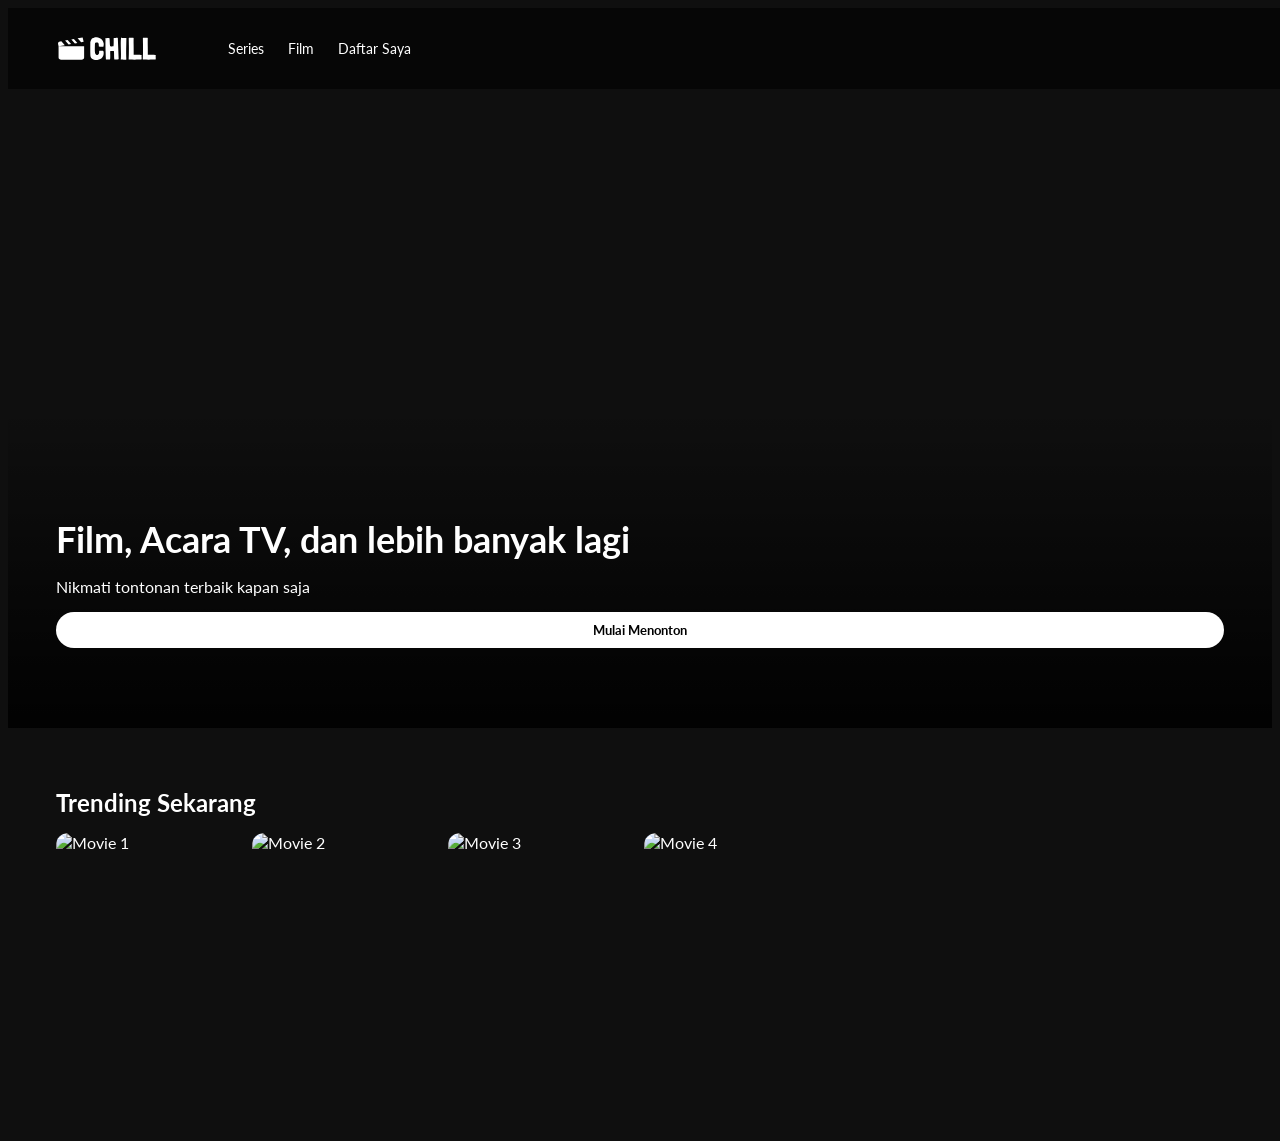
==== beranda.html @ b0804a45 "some beranda.html and style" ====
<!DOCTYPE html>
<html lang="en">
  <head>
    <meta charset="UTF-8" />
    <meta name="viewport" content="width=device-width, initial-scale=1.0" />
    <title>Beranda</title>

    <!-- FONT (same as login & register) -->
    <link rel="preconnect" href="https://fonts.googleapis.com" />
    <link rel="preconnect" href="https://fonts.gstatic.com" crossorigin />
    <link
      href="https://fonts.googleapis.com/css2?family=Lato:wght@300;400;700;900&display=swap"
      rel="stylesheet"
    />

    <!-- MAIN CSS -->
    <link rel="stylesheet" href="./assets/css/style.css" />
  </head>

  <body class="home-bg">
    <!-- NAVBAR -->
    <nav class="navbar">
      <div class="nav-left">
        <img src="./assets/svg/chill-logo.svg" alt="Chill Logo" class="nav-logo" />
        <ul class="nav-menu">
          <li>Series</li>
          <li>Film</li>
          <li>Daftar Saya</li>
        </ul>
      </div>

      <div class="nav-right">
        <img src="./assets/images/profile.png" alt="Profile" class="profile-img" />
      </div>
    </nav>

    <!-- HERO -->
    <section class="hero">
      <div class="hero-overlay">
        <h1>Film, Acara TV, dan lebih banyak lagi</h1>
        <p>Nikmati tontonan terbaik kapan saja</p>
        <button class="hero-btn">Mulai Menonton</button>
      </div>
    </section>

    <!-- CONTENT -->
    <main class="content">
      <!-- ROW -->
      <section class="movie-row">
        <h2>Trending Sekarang</h2>

        <div class="movie-list">
          <!-- CARD -->
          <div class="movie-card">
            <img src="./assets/images/movie1.png" alt="Movie 1" />
            <div class="movie-hover">
              <h3>Judul Film</h3>
              <p>2024 • Action</p>
              <button>▶ Play</button>
            </div>
          </div>

          <div class="movie-card">
            <img src="./assets/images/movie2.png" alt="Movie 2" />
            <div class="movie-hover">
              <h3>Judul Film</h3>
              <p>2023 • Drama</p>
              <button>▶ Play</button>
            </div>
          </div>

          <div class="movie-card">
            <img src="./assets/images/movie3.png" alt="Movie 3" />
            <div class="movie-hover">
              <h3>Judul Film</h3>
              <p>2022 • Thriller</p>
              <button>▶ Play</button>
            </div>
          </div>

          <div class="movie-card">
            <img src="./assets/images/movie4.png" alt="Movie 4" />
            <div class="movie-hover">
              <h3>Judul Film</h3>
              <p>2024 • Sci-Fi</p>
              <button>▶ Play</button>
            </div>
          </div>
        </div>
      </section>
    </main>
  </body>
</html>
---- assets/css/style.css ----
/* buat login.html dan register.html */

.login-bg {
  min-height: 100vh;
  background: url("../images/bg_login.jpg") no-repeat center center/cover;
  display: flex;
  justify-content: center;
  align-items: center;
  font-family: "Lato", sans-serif;
}

.register-bg {
  min-height: 100vh;
  background: url("../images/bg_register.avif") no-repeat center center/cover;
  display: flex;
  justify-content: center;
  align-items: center;
  font-family: "Lato", sans-serif;
}

.login-card {
  background-color: rgba(24, 26, 28, 0.84);
  width: 360px;
  padding: 40px;
  border-radius: 16px;
  color: #ffffff;
  text-align: center;
}

.gambar-logo {
  width: 140px;
  margin-bottom: 16px;
}

.login-card h1 {
  margin-bottom: 4px;
  font-size: 24px;
}

.login-card p {
  margin-bottom: 20px;
  font-size: 14px;
  color: #dddddd;
}

form {
  text-align: left;
  font-family: "Lato", sans-serif;
}

label {
  display: block;
  margin-bottom: 6px;
  font-size: 13px;
}

input {
  width: 100%;
  padding: 10px;
  margin-bottom: 16px;
  border-radius: 24px;
  background: transparent;
  color: #ffffff;
  border: 1px solid rgba(255, 255, 255, 0.3);
  box-sizing: border-box;
}

.links {
  display: flex;
  justify-content: space-between;
  align-items: center;
  font-size: 12px;
  margin-bottom: 40px;
}

.links a {
  color: #ffffff;
  text-decoration: none;
}

.links p {
  margin: 0;
  cursor: pointer;
  font-size: 12px;
}

button {
  width: 100%;
  padding: 10px;
  border-radius: 24px;
  cursor: pointer;
  font-weight: bold;
  font-family: "Lato", sans-serif;
  border: 1px solid rgba(255, 255, 255, 0.3);
}

button[type="submit"] {
  background-color: #3d4142;
  color: #ffffff;
  font-family: "Lato", sans-serif;
}

.divider {
  text-align: center;
  margin: 10px !important;
  font-size: 12px !important;
  color: gray !important;
}

.google-btn {
  display: flex;
  align-items: center;
  justify-content: center;
  gap: 10px;
  background: transparent;
  color: #ffffff;
  border-radius: 24px;
}

.google-btn img {
  width: 18px;
}

.password-wrapper {
  position: relative;
  width: 100%;
}

.password-wrapper input {
  width: 100%;
  padding: 10px 40px 10px 10px;
  outline: none;
}

.eye-icon {
  position: absolute;
  right: 12px;
  top: 35%;
  transform: translateY(-50%);
  width: 18px;
  height: 18px;
  cursor: pointer;
  opacity: 0.8;
}

.eye-icon:hover {
  opacity: 1;
}

div span {
  color: gray;
}


/* buat beranda.html */

/* =====================
   BERANDA / HOME
===================== */

.home-bg {
  background-color: #0f0f0f;
  color: white;
  font-family: "Lato", sans-serif;
  min-height: 100vh;
}

/* NAVBAR */
.navbar {
  display: flex;
  justify-content: space-between;
  align-items: center;
  padding: 16px 48px;
  background-color: rgba(0, 0, 0, 0.6);
  position: fixed;
  width: 100%;
  z-index: 10;
}

.nav-left {
  display: flex;
  align-items: center;
  gap: 32px;
}

.nav-logo {
  width: 100px;
}

.nav-menu {
  list-style: none;
  display: flex;
  gap: 24px;
}

.nav-menu li {
  cursor: pointer;
  font-size: 14px;
}

.profile-img {
  width: 36px;
  border-radius: 50%;
  cursor: pointer;
}

/* HERO */
.hero {
  height: 80vh;
  background: url("../images/hero-bg.jpg") center/cover no-repeat;
  display: flex;
  align-items: flex-end;
}

.hero-overlay {
  padding: 80px 48px;
  background: linear-gradient(transparent, rgba(0, 0, 0, 0.9));
  width: 100%;
}

.hero h1 {
  font-size: 36px;
  margin-bottom: 8px;
}

.hero p {
  font-size: 16px;
  margin-bottom: 16px;
}

.hero-btn {
  padding: 10px 24px;
  border-radius: 24px;
  border: none;
  background-color: #ffffff;
  color: #000;
  font-weight: bold;
  cursor: pointer;
}

/* CONTENT */
.content {
  padding: 40px 48px;
}

.movie-row h2 {
  margin-bottom: 16px;
}

/* MOVIE LIST */
.movie-list {
  display: flex;
  gap: 16px;
  overflow-x: auto;
}

.movie-card {
  position: relative;
  min-width: 180px;
  height: 260px;
  border-radius: 12px;
  overflow: hidden;
  cursor: pointer;
}

.movie-card img {
  width: 100%;
  height: 100%;
  object-fit: cover;
}

/* HOVER EFFECT */
.movie-hover {
  position: absolute;
  inset: 0;
  background: rgba(0, 0, 0, 0.8);
  opacity: 0;
  display: flex;
  flex-direction: column;
  justify-content: flex-end;
  padding: 12px;
  transition: opacity 0.3s ease;
}

.movie-card:hover .movie-hover {
  opacity: 1;
}

.movie-hover h3 {
  font-size: 14px;
  margin-bottom: 4px;
}

.movie-hover p {
  font-size: 12px;
  color: #ccc;
}

.movie-hover button {
  margin-top: 8px;
  padding: 6px;
  border-radius: 16px;
  border: none;
  font-size: 12px;
  cursor: pointer;
}

/* RESPONSIVE */
@media (max-width: 768px) {
  .navbar {
    padding: 16px 24px;
  }

  .hero h1 {
    font-size: 24px;
  }

  .content {
    padding: 24px;
  }

  .movie-card {
    min-width: 140px;
    height: 200px;
  }
}
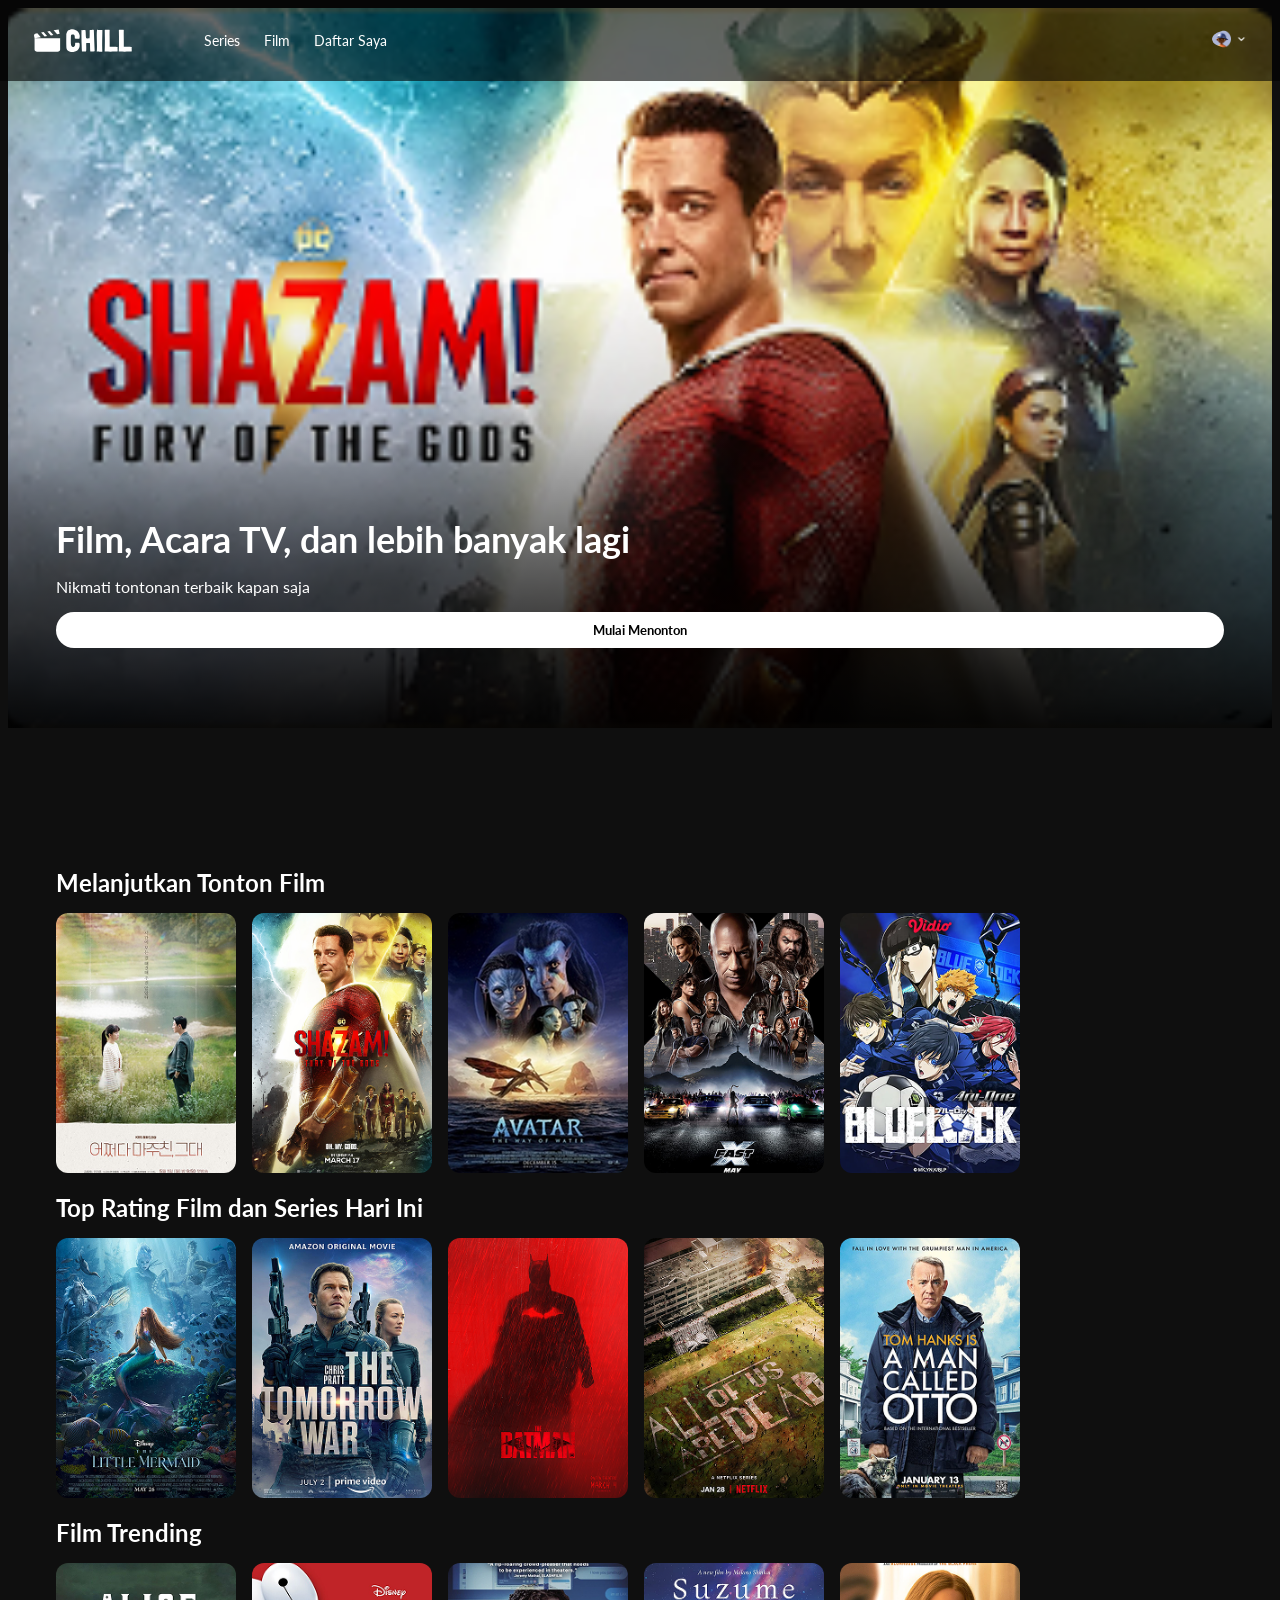
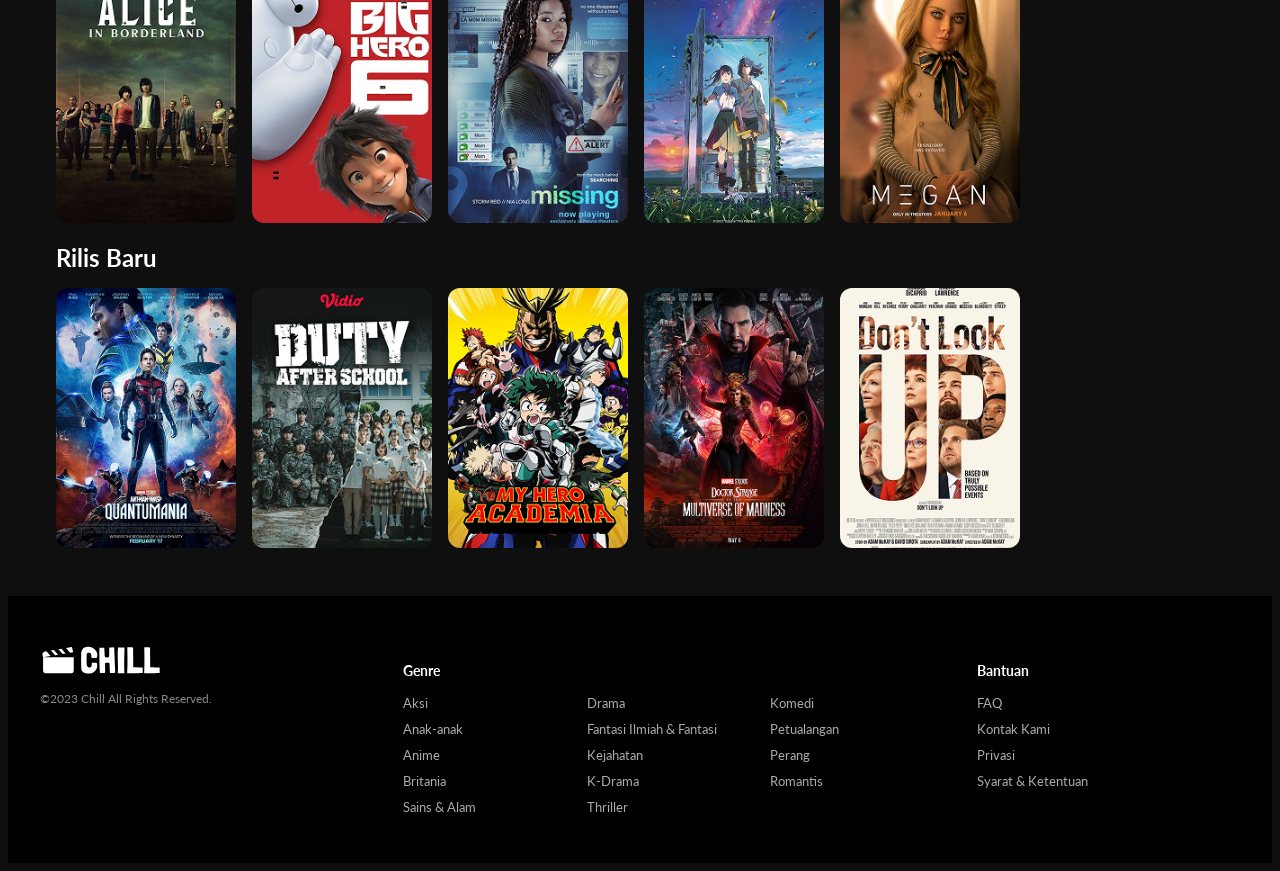
==== commit 2d296ab2: "beranda selesai" ====
--- a/beranda.html
+++ b/beranda.html
@@ -21,7 +21,11 @@
     <!-- NAVBAR -->
     <nav class="navbar">
       <div class="nav-left">
-        <img src="./assets/svg/chill-logo.svg" alt="Chill Logo" class="nav-logo" />
+        <img
+          src="./assets/svg/chill-logo.svg"
+          alt="Chill Logo"
+          class="nav-logo"
+        />
         <ul class="nav-menu">
           <li>Series</li>
           <li>Film</li>
@@ -30,7 +34,11 @@
       </div>
 
       <div class="nav-right">
-        <img src="./assets/images/profile.png" alt="Profile" class="profile-img" />
+        <img
+          src="./assets/images/profile.png"
+          alt="Profile"
+          class="profile-img"
+        />
       </div>
     </nav>
 
@@ -45,49 +53,122 @@
 
     <!-- CONTENT -->
     <main class="content">
-      <!-- ROW -->
+      <!-- MELANJUTKAN TONTON -->
+      <section class="movie-row lanjutkan">
+        <h2>Melanjutkan Tonton Film</h2>
+        <div class="movie-list">
+          <div class="movie-card"><img src="./assets/images/movie1.png" /></div>
+          <div class="movie-card"><img src="./assets/images/movie2.png" /></div>
+          <div class="movie-card"><img src="./assets/images/movie3.png" /></div>
+          <div class="movie-card"><img src="./assets/images/movie4.png" /></div>
+          <div class="movie-card"><img src="./assets/images/movie5.png" /></div>
+        </div>
+      </section>
+
+      <!-- TOP RATING -->
       <section class="movie-row">
-        <h2>Trending Sekarang</h2>
+        <h2>Top Rating Film dan Series Hari Ini</h2>
+        <div class="movie-list">
+          <div class="movie-card"><img src="./assets/images/movie6.png" /></div>
+          <div class="movie-card"><img src="./assets/images/movie7.png" /></div>
+          <div class="movie-card"><img src="./assets/images/movie8.png" /></div>
+          <div class="movie-card"><img src="./assets/images/movie9.png" /></div>
+          <div class="movie-card">
+            <img src="./assets/images/movie10.png" />
+          </div>
+        </div>
+      </section>
 
+      <!-- TRENDING -->
+      <section class="movie-row">
+        <h2>Film Trending</h2>
         <div class="movie-list">
-          <!-- CARD -->
           <div class="movie-card">
-            <img src="./assets/images/movie1.png" alt="Movie 1" />
-            <div class="movie-hover">
-              <h3>Judul Film</h3>
-              <p>2024 • Action</p>
-              <button>▶ Play</button>
-            </div>
+            <img src="./assets/images/movie11.png" />
           </div>
+          <div class="movie-card">
+            <img src="./assets/images/movie12.png" />
+          </div>
+          <div class="movie-card">
+            <img src="./assets/images/movie13.png" />
+          </div>
+          <div class="movie-card">
+            <img src="./assets/images/movie14.png" />
+          </div>
+          <div class="movie-card">
+            <img src="./assets/images/movie15.png" />
+          </div>
+        </div>
+      </section>
 
+      <!-- RILIS BARU -->
+      <section class="movie-row">
+        <h2>Rilis Baru</h2>
+        <div class="movie-list">
           <div class="movie-card">
-            <img src="./assets/images/movie2.png" alt="Movie 2" />
-            <div class="movie-hover">
-              <h3>Judul Film</h3>
-              <p>2023 • Drama</p>
-              <button>▶ Play</button>
-            </div>
+            <img src="./assets/images/movie16.png" />
           </div>
-
           <div class="movie-card">
-            <img src="./assets/images/movie3.png" alt="Movie 3" />
-            <div class="movie-hover">
-              <h3>Judul Film</h3>
-              <p>2022 • Thriller</p>
-              <button>▶ Play</button>
-            </div>
+            <img src="./assets/images/movie17.png" />
           </div>
-
           <div class="movie-card">
-            <img src="./assets/images/movie4.png" alt="Movie 4" />
-            <div class="movie-hover">
-              <h3>Judul Film</h3>
-              <p>2024 • Sci-Fi</p>
-              <button>▶ Play</button>
-            </div>
+            <img src="./assets/images/movie18.png" />
+          </div>
+          <div class="movie-card">
+            <img src="./assets/images/movie19.png" />
+          </div>
+          <div class="movie-card">
+            <img src="./assets/images/movie20.png" />
           </div>
         </div>
       </section>
     </main>
+<footer class="footer">
+  <div class="footer-container">
+    <!-- LEFT -->
+    <div class="footer-brand">
+      <img
+        src="./assets/svg/chill-logo.svg"
+        alt="Chill Logo"
+        class="footer-logo"
+      />
+      <p>©2023 Chill All Rights Reserved.</p>
+    </div>
+
+    <!-- GENRE -->
+    <div class="footer-section">
+      <h4>Genre</h4>
+      <div class="footer-links grid-3">
+        <span>Aksi</span>
+        <span>Drama</span>
+        <span>Komedi</span>
+        <span>Anak-anak</span>
+        <span>Fantasi Ilmiah & Fantasi</span>
+        <span>Petualangan</span>
+        <span>Anime</span>
+        <span>Kejahatan</span>
+        <span>Perang</span>
+        <span>Britania</span>
+        <span>K-Drama</span>
+        <span>Romantis</span>
+        <span>Sains & Alam</span>
+        <span>Thriller</span>
+      </div>
+    </div>
+
+    <!-- BANTUAN -->
+    <div class="footer-section">
+      <h4>Bantuan</h4>
+      <div class="footer-links">
+        <span>FAQ</span>
+        <span>Kontak Kami</span>
+        <span>Privasi</span>
+        <span>Syarat & Ketentuan</span>
+      </div>
+    </div>
+  </div>
+</footer>
+
+
   </body>
 </html>
--- a/assets/css/style.css
+++ b/assets/css/style.css
@@ -170,12 +170,16 @@
   display: flex;
   justify-content: space-between;
   align-items: center;
-  padding: 16px 48px;
+  padding: 16px 32px;
   background-color: rgba(0, 0, 0, 0.6);
   position: fixed;
-  width: 100%;
+  top: 0;
+  left: 0;
+  right: 0;
   z-index: 10;
-}
+  box-sizing: border-box;
+}
+
 
 .nav-left {
   display: flex;
@@ -207,10 +211,11 @@
 /* HERO */
 .hero {
   height: 80vh;
-  background: url("../images/hero-bg.jpg") center/cover no-repeat;
+  background: url("../images/hero.png") center / cover no-repeat;
   display: flex;
   align-items: flex-end;
 }
+
 
 .hero-overlay {
   padding: 80px 48px;
@@ -240,8 +245,9 @@
 
 /* CONTENT */
 .content {
-  padding: 40px 48px;
-}
+  padding: 120px 48px 48px;
+}
+
 
 .movie-row h2 {
   margin-bottom: 16px;
@@ -307,20 +313,131 @@
 
 /* RESPONSIVE */
 @media (max-width: 768px) {
-  .navbar {
-    padding: 16px 24px;
+  /* REMOVE horizontal scrolling */
+.movie-list {
+  display: flex;
+  gap: 16px;
+  overflow-x: auto;
+  scroll-behavior: smooth;
+
+  /* Hide scrollbar - Firefox */
+  scrollbar-width: none;
+
+  /* Hide scrollbar - IE & Edge */
+  -ms-overflow-style: none;
+}
+
+/* Hide scrollbar - Chrome, Safari */
+.movie-list::-webkit-scrollbar {
+  display: none;
+}
+
+
+  .movie-card {
+    min-width: 45%;
+    height: 200px;
+  }
+
+  .content {
+    padding: 100px 24px 32px;
   }
 
   .hero h1 {
-    font-size: 24px;
-  }
-
-  .content {
-    padding: 24px;
-  }
-
-  .movie-card {
-    min-width: 140px;
-    height: 200px;
-  }
-}
+    font-size: 22px;
+  }
+}
+
+
+/* =====================
+   FOOTER
+===================== */
+
+.footer {
+  background-color: #000;
+  color: #bbb;
+  padding: 48px 32px;
+  font-family: "Lato", sans-serif;
+}
+
+.footer-container {
+  display: grid;
+  grid-template-columns: 1.2fr 2fr 1fr;
+  gap: 48px;
+  max-width: 1200px;
+  margin: auto;
+}
+
+/* BRAND */
+.footer-brand p {
+  font-size: 12px;
+  margin-top: 12px;
+  color: #888;
+}
+
+.footer-logo {
+  width: 120px;
+}
+
+/* SECTIONS */
+.footer-section h4 {
+  color: #fff;
+  font-size: 14px;
+  margin-bottom: 16px;
+}
+
+.footer-links {
+  display: flex;
+  flex-direction: column;
+  gap: 10px;
+  font-size: 13px;
+}
+
+.footer-links span {
+  cursor: pointer;
+  color: #aaa;
+}
+
+.footer-links span:hover {
+  color: #fff;
+}
+
+/* GENRE GRID */
+.grid-3 {
+  display: grid;
+  grid-template-columns: repeat(3, 1fr);
+  gap: 10px 24px;
+}
+
+/* =====================
+   RESPONSIVE
+===================== */
+
+@media (max-width: 768px) {
+  .footer-container {
+    grid-template-columns: 1fr;
+    gap: 32px;
+  }
+
+  .grid-3 {
+    grid-template-columns: repeat(2, 1fr);
+  }
+}
+
+
+
+@media (max-width: 768px) {
+  .lanjutkan .movie-list {
+    justify-content: center;
+  }
+
+  .lanjutkan .movie-card {
+    width: 90%;
+    max-width: 320px;
+    height: 220px;
+  }
+
+  /* Hide extra cards */
+  .lanjutkan .movie-card:nth-child(n + 2) {
+    display: none;
+  }
+}
